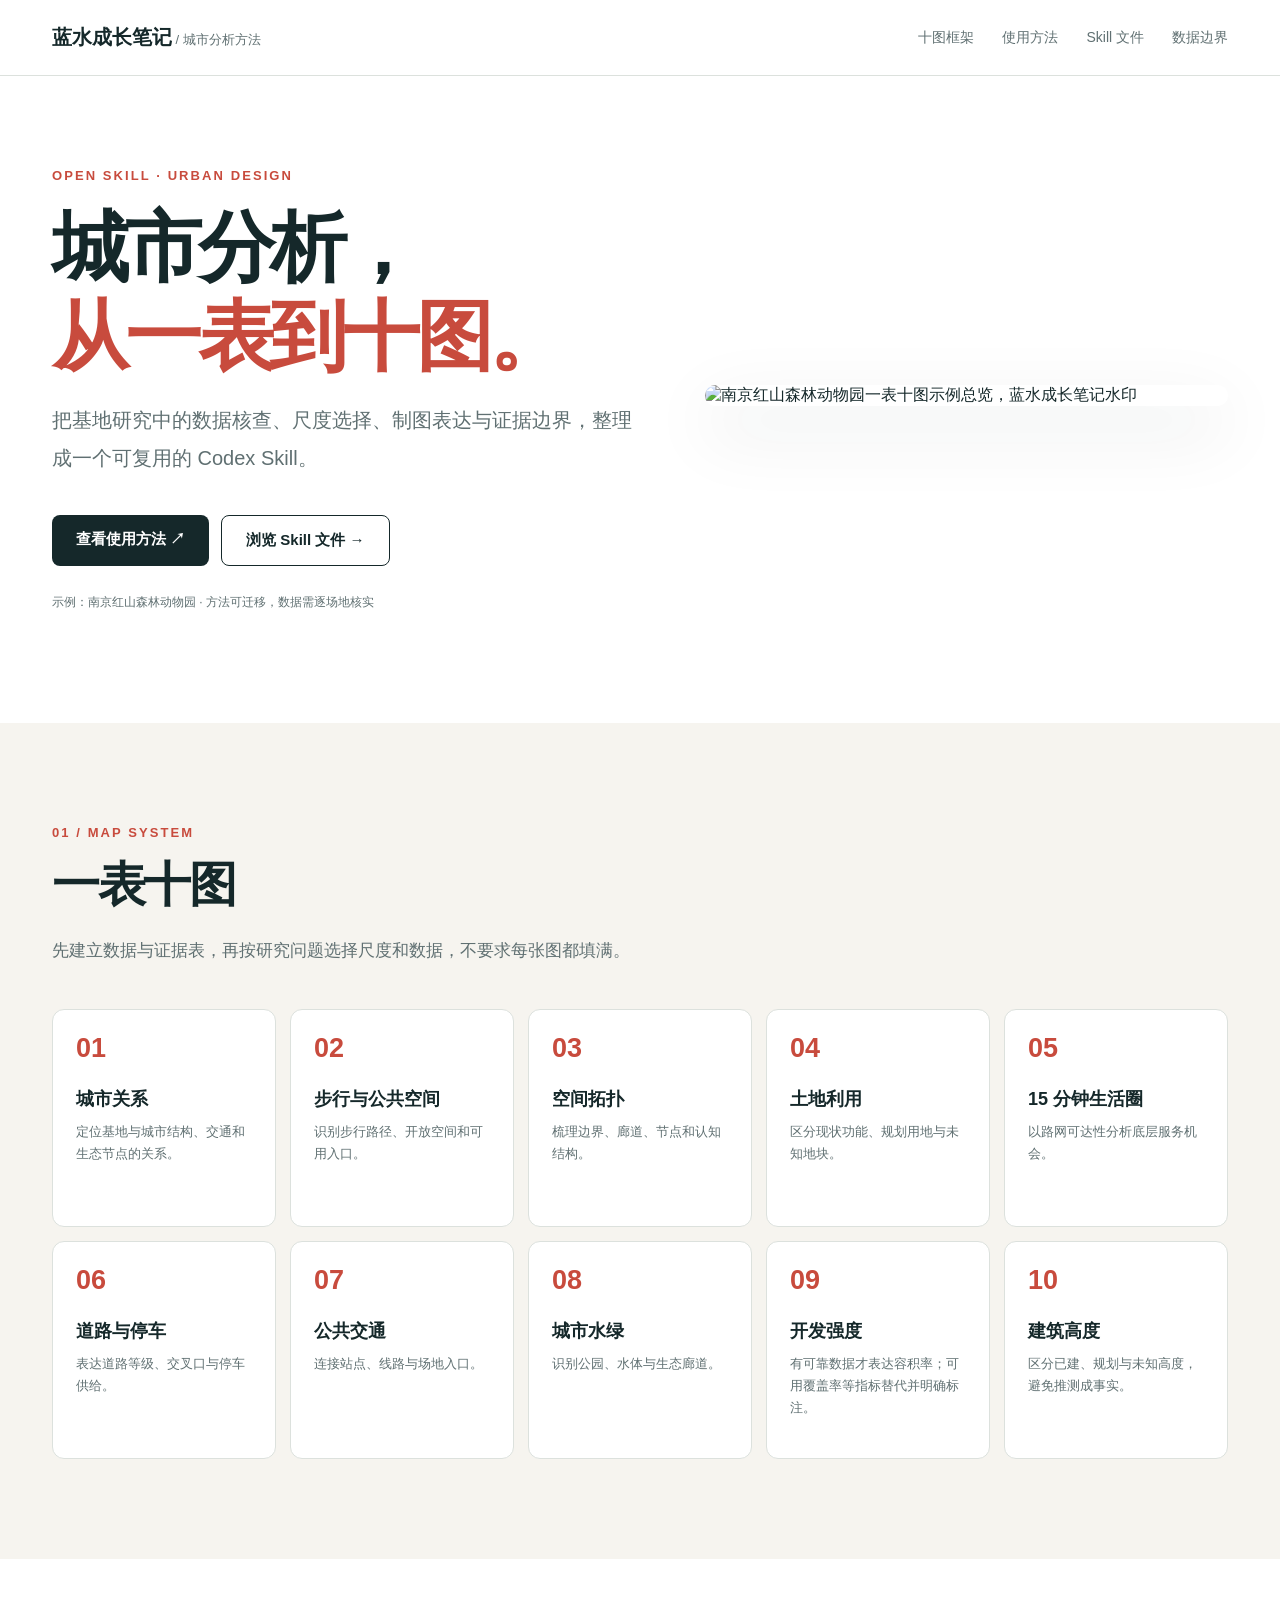
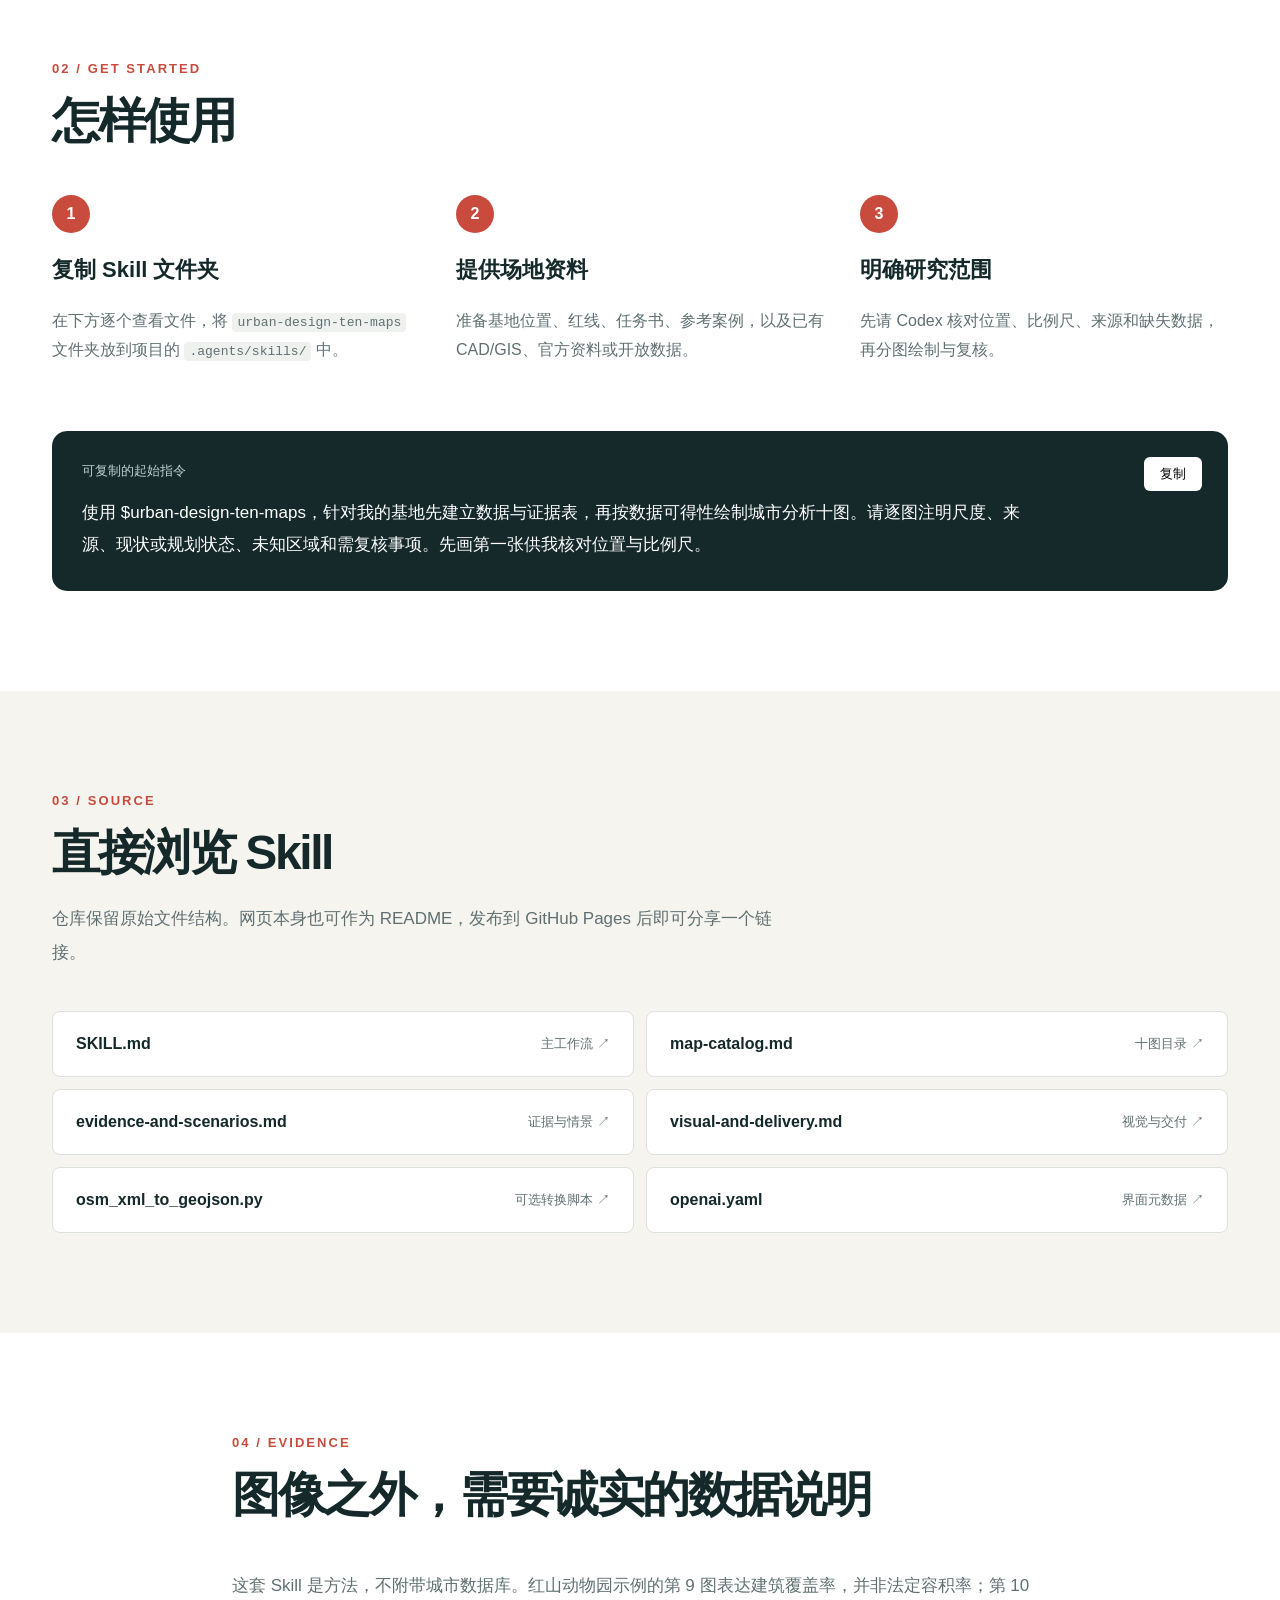
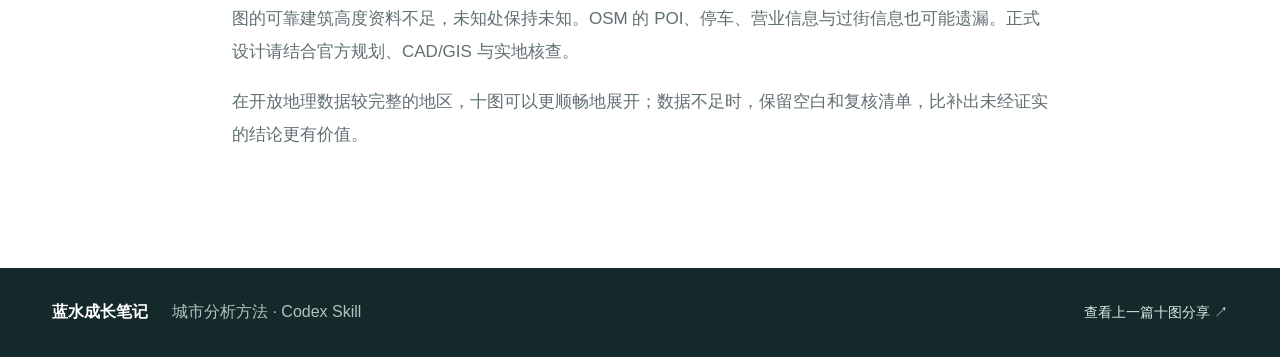
==== index.html @ 75b7fd72 "Add homepage and site styles" ====
<!doctype html>
<html lang="zh-CN">
<head>
<meta charset="utf-8">
<meta name="viewport" content="width=device-width, initial-scale=1">
<meta name="description" content="蓝水成长笔记：Codex 城市分析一表十图 Skill，含方法、示例、安装与数据边界。">
<title>城市分析十图 · 蓝水成长笔记</title>
<link rel="stylesheet" href="style.css">
</head>
<body>
<header class="topbar"><a class="brand" href="#top">蓝水成长笔记<span> / 城市分析方法</span></a><nav><a href="#maps">十图框架</a><a href="#use">使用方法</a><a href="#files">Skill 文件</a><a href="#limits">数据边界</a></nav></header>
<main id="top">
<section class="hero wrap">
<div class="hero-copy"><div class="eyebrow">OPEN SKILL · URBAN DESIGN</div><h1>城市分析，<br><em>从一表到十图。</em></h1><p class="lead">把基地研究中的数据核查、尺度选择、制图表达与证据边界，整理成一个可复用的 Codex Skill。</p><div class="actions"><a class="button primary" href="#use">查看使用方法 ↗</a><a class="button secondary" href="#files">浏览 Skill 文件 →</a></div><p class="tiny">示例：南京红山森林动物园 · 方法可迁移，数据需逐场地核实</p></div>
<div class="hero-art"><img src="assets/hongshan-ten-maps.jpg" alt="南京红山森林动物园一表十图示例总览，蓝水成长笔记水印"></div>
</section>
<section id="maps" class="section pale"><div class="wrap"><div class="section-head"><span>01 / MAP SYSTEM</span><h2>一表十图</h2><p>先建立数据与证据表，再按研究问题选择尺度和数据，不要求每张图都填满。</p></div><div class="grid">
<article><b>01</b><h3>城市关系</h3><p>定位基地与城市结构、交通和生态节点的关系。</p></article>
<article><b>02</b><h3>步行与公共空间</h3><p>识别步行路径、开放空间和可用入口。</p></article>
<article><b>03</b><h3>空间拓扑</h3><p>梳理边界、廊道、节点和认知结构。</p></article>
<article><b>04</b><h3>土地利用</h3><p>区分现状功能、规划用地与未知地块。</p></article>
<article><b>05</b><h3>15 分钟生活圈</h3><p>以路网可达性分析底层服务机会。</p></article>
<article><b>06</b><h3>道路与停车</h3><p>表达道路等级、交叉口与停车供给。</p></article>
<article><b>07</b><h3>公共交通</h3><p>连接站点、线路与场地入口。</p></article>
<article><b>08</b><h3>城市水绿</h3><p>识别公园、水体与生态廊道。</p></article>
<article><b>09</b><h3>开发强度</h3><p>有可靠数据才表达容积率；可用覆盖率等指标替代并明确标注。</p></article>
<article><b>10</b><h3>建筑高度</h3><p>区分已建、规划与未知高度，避免推测成事实。</p></article>
</div></div></section>
<section id="use" class="section"><div class="wrap"><div class="section-head"><span>02 / GET STARTED</span><h2>怎样使用</h2></div><div class="steps"><div><strong>1</strong><h3>复制 Skill 文件夹</h3><p>在下方逐个查看文件，将 <code>urban-design-ten-maps</code> 文件夹放到项目的 <code>.agents/skills/</code> 中。</p></div><div><strong>2</strong><h3>提供场地资料</h3><p>准备基地位置、红线、任务书、参考案例，以及已有 CAD/GIS、官方资料或开放数据。</p></div><div><strong>3</strong><h3>明确研究范围</h3><p>先请 Codex 核对位置、比例尺、来源和缺失数据，再分图绘制与复核。</p></div></div><div class="prompt"><span>可复制的起始指令</span><button id="copyPrompt" type="button">复制</button><p id="promptText">使用 $urban-design-ten-maps，针对我的基地先建立数据与证据表，再按数据可得性绘制城市分析十图。请逐图注明尺度、来源、现状或规划状态、未知区域和需复核事项。先画第一张供我核对位置与比例尺。</p></div></div></section>
<section id="files" class="section pale"><div class="wrap"><div class="section-head"><span>03 / SOURCE</span><h2>直接浏览 Skill</h2><p>仓库保留原始文件结构。网页本身也可作为 README，发布到 GitHub Pages 后即可分享一个链接。</p></div><div class="file-list"><a href="urban-design-ten-maps/SKILL.md">SKILL.md <span>主工作流 ↗</span></a><a href="urban-design-ten-maps/references/map-catalog.md">map-catalog.md <span>十图目录 ↗</span></a><a href="urban-design-ten-maps/references/evidence-and-scenarios.md">evidence-and-scenarios.md <span>证据与情景 ↗</span></a><a href="urban-design-ten-maps/references/visual-and-delivery.md">visual-and-delivery.md <span>视觉与交付 ↗</span></a><a href="urban-design-ten-maps/scripts/osm_xml_to_geojson.py">osm_xml_to_geojson.py <span>可选转换脚本 ↗</span></a><a href="urban-design-ten-maps/agents/openai.yaml">openai.yaml <span>界面元数据 ↗</span></a></div></div></section>
<section id="limits" class="section"><div class="wrap narrow"><div class="section-head"><span>04 / EVIDENCE</span><h2>图像之外，需要诚实的数据说明</h2></div><p>这套 Skill 是方法，不附带城市数据库。红山动物园示例的第 9 图表达建筑覆盖率，并非法定容积率；第 10 图的可靠建筑高度资料不足，未知处保持未知。OSM 的 POI、停车、营业信息与过街信息也可能遗漏。正式设计请结合官方规划、CAD/GIS 与实地核查。</p><p>在开放地理数据较完整的地区，十图可以更顺畅地展开；数据不足时，保留空白和复核清单，比补出未经证实的结论更有价值。</p></div></section>
</main>
<footer><div class="wrap"><b>蓝水成长笔记</b><span>城市分析方法 · Codex Skill</span><a href="https://www.xiaohongshu.com/discovery/item/6ad9953c000000002a03122c">查看上一篇十图分享 ↗</a></div></footer>
<script>document.getElementById('copyPrompt').addEventListener('click',async()=>{const t=document.getElementById('promptText').innerText;await navigator.clipboard.writeText(t);document.getElementById('copyPrompt').innerText='已复制';});</script>
</body></html>
---- style.css ----
:root{--ink:#15282a;--muted:#607072;--cream:#f6f4ef;--line:#dce1dd;--red:#c84b3d}*{box-sizing:border-box}html{scroll-behavior:smooth}body{margin:0;color:var(--ink);background:#fff;font-family:"Microsoft YaHei","Noto Sans SC",sans-serif}a{color:inherit;text-decoration:none}.wrap{max-width:1240px;margin:auto;padding:0 32px}.topbar{height:76px;display:flex;align-items:center;justify-content:space-between;padding:0 max(32px,calc((100vw - 1176px)/2));border-bottom:1px solid var(--line);background:#fff}.brand{font-weight:800;font-size:20px}.brand span{font-size:13px;color:var(--muted);font-weight:400}nav{display:flex;gap:28px;font-size:14px;color:var(--muted)}nav a:hover{color:var(--red)}.hero{display:grid;grid-template-columns:1fr .9fr;gap:72px;align-items:center;padding-top:92px;padding-bottom:100px}.eyebrow,.section-head span{color:var(--red);font-size:13px;font-weight:800;letter-spacing:.16em}.hero h1{font-size:clamp(54px,6vw,88px);line-height:1.16;letter-spacing:-.055em;margin:20px 0}.hero h1 em{font-style:normal;color:var(--red)}.lead{font-size:20px;line-height:1.9;color:var(--muted);max-width:620px}.actions{display:flex;gap:12px;margin-top:38px}.button{padding:15px 24px;border-radius:8px;font-size:15px;font-weight:700}.primary{background:var(--ink);color:#fff}.secondary{border:1px solid var(--ink)}.tiny{font-size:12px;color:var(--muted);margin-top:28px}.hero-art{border-radius:18px;overflow:hidden;box-shadow:0 24px 70px #122b2b1f;max-height:630px}.hero-art img{display:block;width:100%;height:100%;object-fit:cover;object-position:top}.section{padding:100px 0}.pale{background:var(--cream)}.section-head{max-width:740px;margin-bottom:42px}.section-head h2{font-size:48px;letter-spacing:-.05em;margin:12px 0}.section-head p,.narrow>p{color:var(--muted);font-size:17px;line-height:1.95}.grid{display:grid;grid-template-columns:repeat(5,1fr);gap:14px}.grid article{background:#fff;border:1px solid var(--line);border-radius:12px;padding:23px;min-height:218px}.grid b{font-size:27px;color:var(--red)}.grid h3{font-size:18px;margin:23px 0 10px}.grid p{color:var(--muted);font-size:13px;line-height:1.7;margin:0}.steps{display:grid;grid-template-columns:repeat(3,1fr);gap:36px}.steps strong{display:inline-grid;place-items:center;background:var(--red);color:white;width:38px;height:38px;border-radius:50%}.steps h3{font-size:22px}.steps p{color:var(--muted);line-height:1.8}code{background:#eef1ee;padding:2px 5px;border-radius:4px}.prompt{position:relative;background:var(--ink);color:#fff;border-radius:15px;padding:30px;margin-top:50px}.prompt span{color:#bdd2cf;font-size:13px}.prompt p{font-size:17px;line-height:1.9;margin-bottom:0;max-width:960px}.prompt button{position:absolute;right:26px;top:26px;padding:8px 16px;background:white;border:0;border-radius:6px;cursor:pointer}.file-list{display:grid;grid-template-columns:repeat(2,1fr);gap:12px}.file-list a{background:#fff;border:1px solid var(--line);padding:23px;border-radius:8px;font-weight:700;display:flex;justify-content:space-between;gap:12px}.file-list a:hover{border-color:var(--red)}.file-list span{font-weight:400;color:var(--muted);font-size:13px}.narrow{max-width:880px}footer{background:var(--ink);color:#fff;padding:34px 0}footer .wrap{display:flex;gap:24px;align-items:center}footer span{color:#b0c3c1}footer a{margin-left:auto;color:#d8e9e5;font-size:14px}@media(max-width:900px){.grid{grid-template-columns:repeat(2,1fr)}.hero{grid-template-columns:1fr}.hero-art{max-width:600px}.steps{grid-template-columns:1fr}.file-list{grid-template-columns:1fr}}@media(max-width:600px){.wrap{padding:0 20px}.topbar{padding:0 20px;height:65px}.brand span,nav{display:none}.hero{padding-top:54px;padding-bottom:70px;gap:35px}.hero h1{font-size:52px}.lead{font-size:17px}.actions{flex-wrap:wrap}.section{padding:70px 0}.section-head h2{font-size:36px}.grid{gap:9px}.grid article{padding:16px;min-height:205px}.grid h3{font-size:16px}.grid p{font-size:12px}footer .wrap{flex-wrap:wrap}footer a{margin-left:0}}
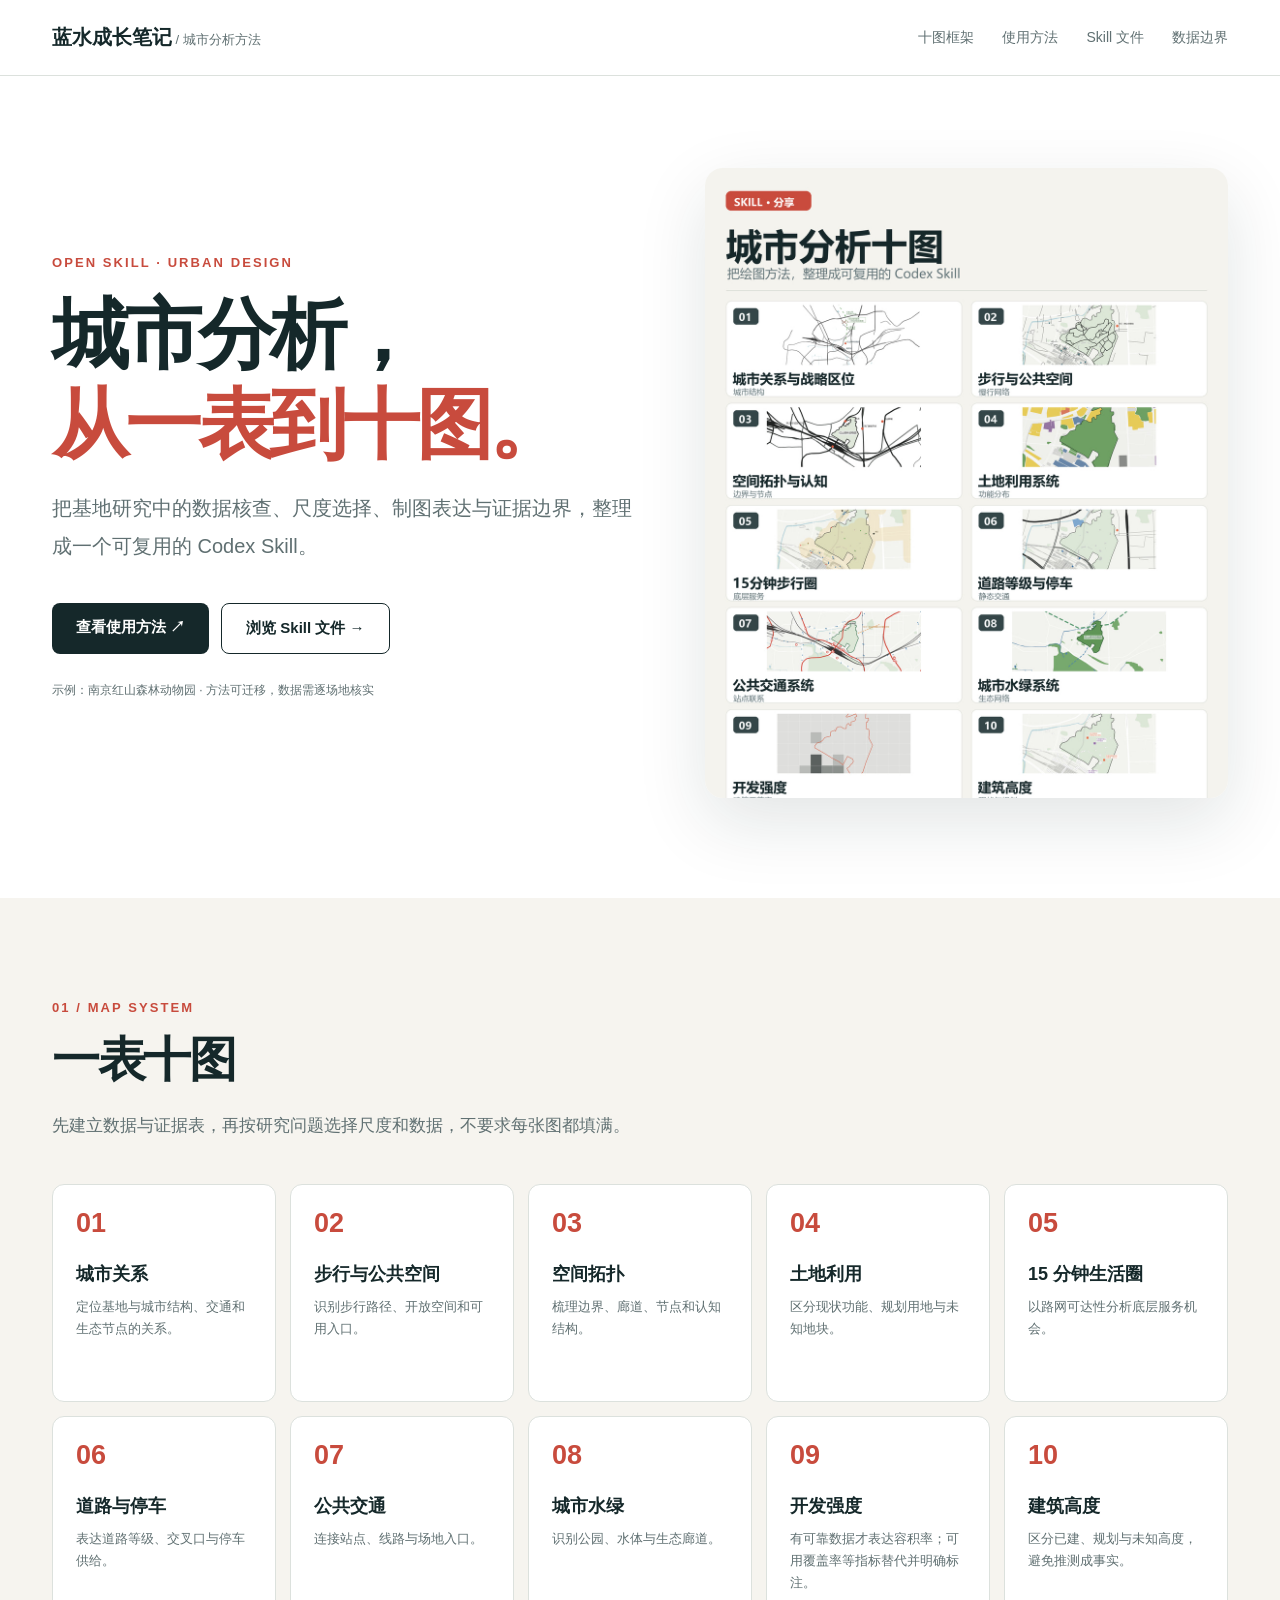
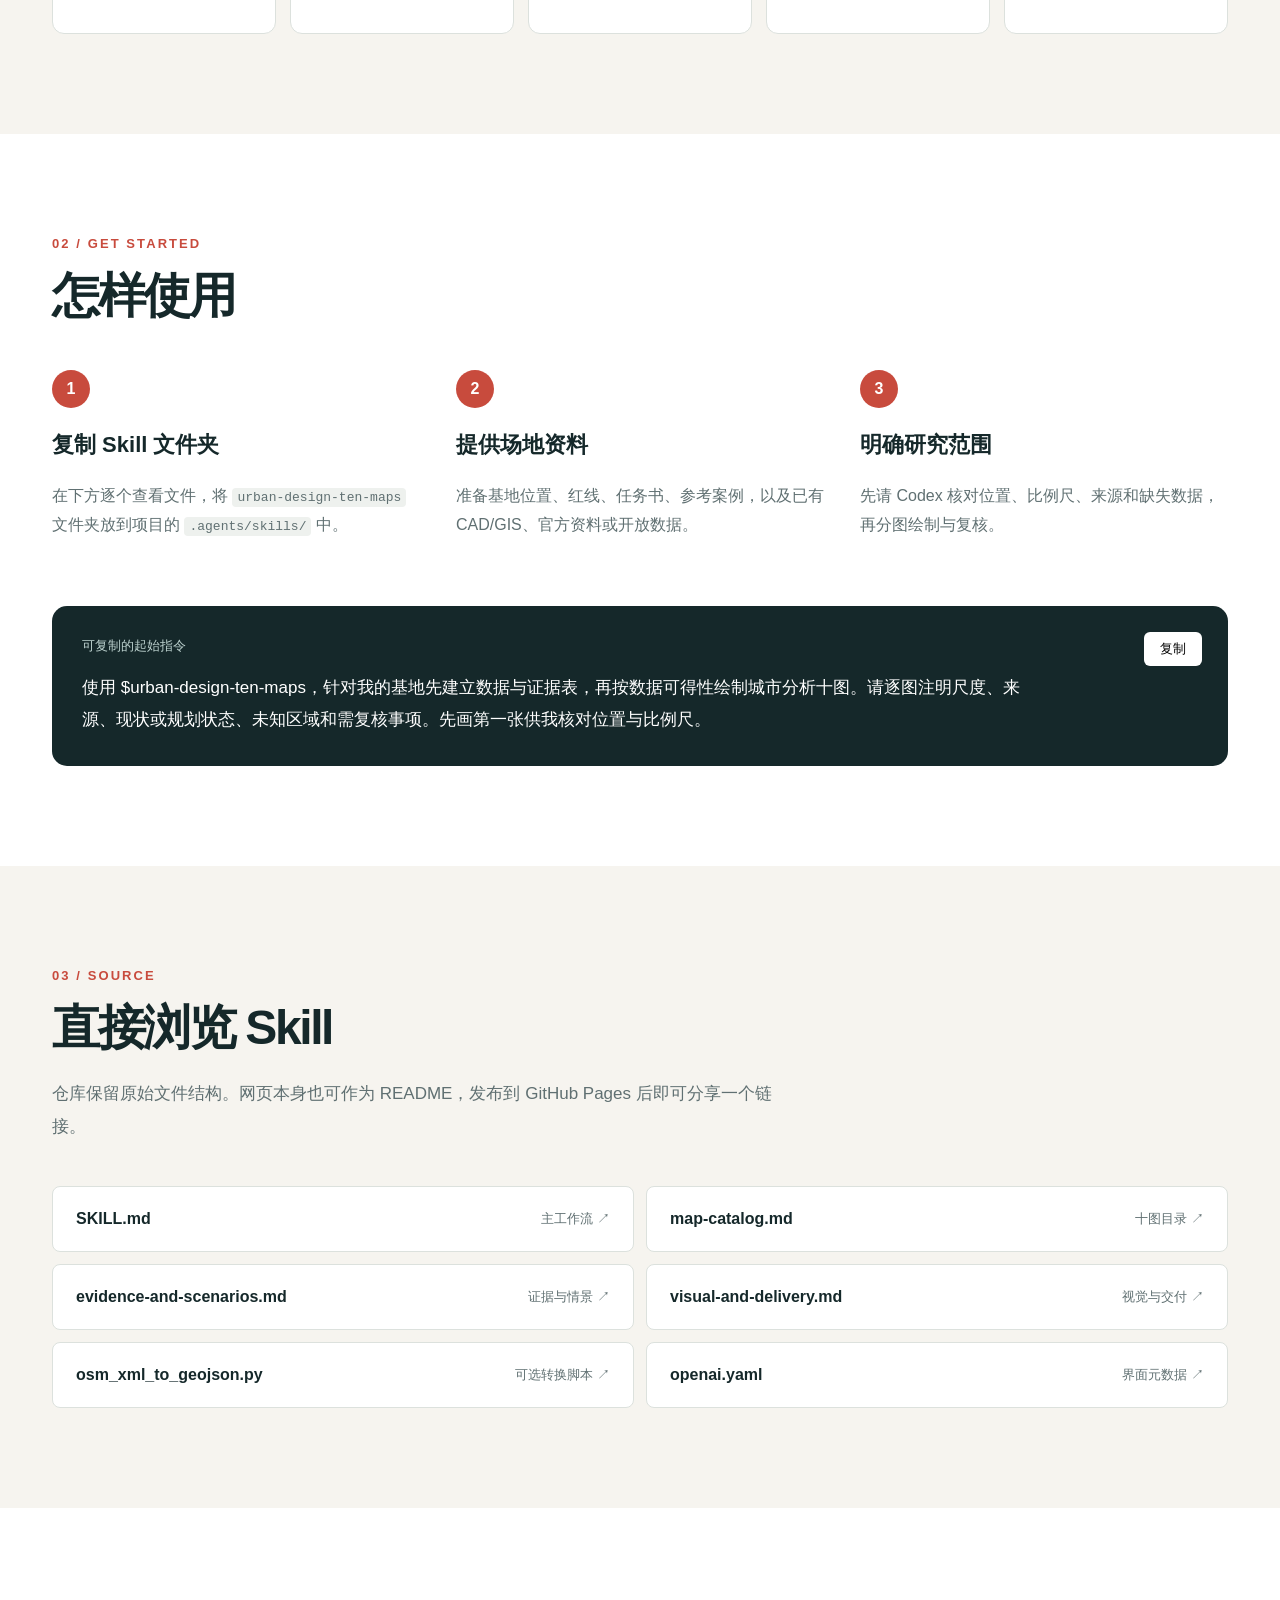
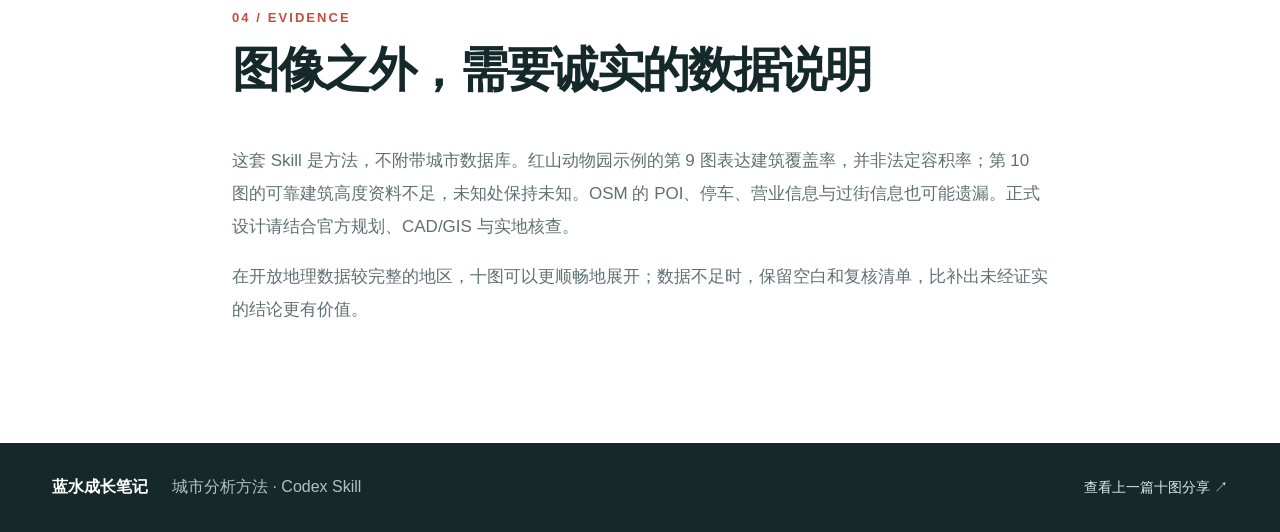
==== commit d56e62ab: "Update index.html" ====
--- a/index.html
+++ b/index.html
@@ -1,35 +1,35 @@
-<!doctype html>
-<html lang="zh-CN">
-<head>
-<meta charset="utf-8">
-<meta name="viewport" content="width=device-width, initial-scale=1">
-<meta name="description" content="蓝水成长笔记：Codex 城市分析一表十图 Skill，含方法、示例、安装与数据边界。">
-<title>城市分析十图 · 蓝水成长笔记</title>
-<link rel="stylesheet" href="style.css">
-</head>
-<body>
-<header class="topbar"><a class="brand" href="#top">蓝水成长笔记<span> / 城市分析方法</span></a><nav><a href="#maps">十图框架</a><a href="#use">使用方法</a><a href="#files">Skill 文件</a><a href="#limits">数据边界</a></nav></header>
-<main id="top">
-<section class="hero wrap">
-<div class="hero-copy"><div class="eyebrow">OPEN SKILL · URBAN DESIGN</div><h1>城市分析，<br><em>从一表到十图。</em></h1><p class="lead">把基地研究中的数据核查、尺度选择、制图表达与证据边界，整理成一个可复用的 Codex Skill。</p><div class="actions"><a class="button primary" href="#use">查看使用方法 ↗</a><a class="button secondary" href="#files">浏览 Skill 文件 →</a></div><p class="tiny">示例：南京红山森林动物园 · 方法可迁移，数据需逐场地核实</p></div>
-<div class="hero-art"><img src="assets/hongshan-ten-maps.jpg" alt="南京红山森林动物园一表十图示例总览，蓝水成长笔记水印"></div>
-</section>
-<section id="maps" class="section pale"><div class="wrap"><div class="section-head"><span>01 / MAP SYSTEM</span><h2>一表十图</h2><p>先建立数据与证据表，再按研究问题选择尺度和数据，不要求每张图都填满。</p></div><div class="grid">
-<article><b>01</b><h3>城市关系</h3><p>定位基地与城市结构、交通和生态节点的关系。</p></article>
-<article><b>02</b><h3>步行与公共空间</h3><p>识别步行路径、开放空间和可用入口。</p></article>
-<article><b>03</b><h3>空间拓扑</h3><p>梳理边界、廊道、节点和认知结构。</p></article>
-<article><b>04</b><h3>土地利用</h3><p>区分现状功能、规划用地与未知地块。</p></article>
-<article><b>05</b><h3>15 分钟生活圈</h3><p>以路网可达性分析底层服务机会。</p></article>
-<article><b>06</b><h3>道路与停车</h3><p>表达道路等级、交叉口与停车供给。</p></article>
-<article><b>07</b><h3>公共交通</h3><p>连接站点、线路与场地入口。</p></article>
-<article><b>08</b><h3>城市水绿</h3><p>识别公园、水体与生态廊道。</p></article>
-<article><b>09</b><h3>开发强度</h3><p>有可靠数据才表达容积率；可用覆盖率等指标替代并明确标注。</p></article>
-<article><b>10</b><h3>建筑高度</h3><p>区分已建、规划与未知高度，避免推测成事实。</p></article>
-</div></div></section>
-<section id="use" class="section"><div class="wrap"><div class="section-head"><span>02 / GET STARTED</span><h2>怎样使用</h2></div><div class="steps"><div><strong>1</strong><h3>复制 Skill 文件夹</h3><p>在下方逐个查看文件，将 <code>urban-design-ten-maps</code> 文件夹放到项目的 <code>.agents/skills/</code> 中。</p></div><div><strong>2</strong><h3>提供场地资料</h3><p>准备基地位置、红线、任务书、参考案例，以及已有 CAD/GIS、官方资料或开放数据。</p></div><div><strong>3</strong><h3>明确研究范围</h3><p>先请 Codex 核对位置、比例尺、来源和缺失数据，再分图绘制与复核。</p></div></div><div class="prompt"><span>可复制的起始指令</span><button id="copyPrompt" type="button">复制</button><p id="promptText">使用 $urban-design-ten-maps，针对我的基地先建立数据与证据表，再按数据可得性绘制城市分析十图。请逐图注明尺度、来源、现状或规划状态、未知区域和需复核事项。先画第一张供我核对位置与比例尺。</p></div></div></section>
-<section id="files" class="section pale"><div class="wrap"><div class="section-head"><span>03 / SOURCE</span><h2>直接浏览 Skill</h2><p>仓库保留原始文件结构。网页本身也可作为 README，发布到 GitHub Pages 后即可分享一个链接。</p></div><div class="file-list"><a href="urban-design-ten-maps/SKILL.md">SKILL.md <span>主工作流 ↗</span></a><a href="urban-design-ten-maps/references/map-catalog.md">map-catalog.md <span>十图目录 ↗</span></a><a href="urban-design-ten-maps/references/evidence-and-scenarios.md">evidence-and-scenarios.md <span>证据与情景 ↗</span></a><a href="urban-design-ten-maps/references/visual-and-delivery.md">visual-and-delivery.md <span>视觉与交付 ↗</span></a><a href="urban-design-ten-maps/scripts/osm_xml_to_geojson.py">osm_xml_to_geojson.py <span>可选转换脚本 ↗</span></a><a href="urban-design-ten-maps/agents/openai.yaml">openai.yaml <span>界面元数据 ↗</span></a></div></div></section>
-<section id="limits" class="section"><div class="wrap narrow"><div class="section-head"><span>04 / EVIDENCE</span><h2>图像之外，需要诚实的数据说明</h2></div><p>这套 Skill 是方法，不附带城市数据库。红山动物园示例的第 9 图表达建筑覆盖率，并非法定容积率；第 10 图的可靠建筑高度资料不足，未知处保持未知。OSM 的 POI、停车、营业信息与过街信息也可能遗漏。正式设计请结合官方规划、CAD/GIS 与实地核查。</p><p>在开放地理数据较完整的地区，十图可以更顺畅地展开；数据不足时，保留空白和复核清单，比补出未经证实的结论更有价值。</p></div></section>
-</main>
-<footer><div class="wrap"><b>蓝水成长笔记</b><span>城市分析方法 · Codex Skill</span><a href="https://www.xiaohongshu.com/discovery/item/6ad9953c000000002a03122c">查看上一篇十图分享 ↗</a></div></footer>
-<script>document.getElementById('copyPrompt').addEventListener('click',async()=>{const t=document.getElementById('promptText').innerText;await navigator.clipboard.writeText(t);document.getElementById('copyPrompt').innerText='已复制';});</script>
+<!doctype html>
+<html lang="zh-CN">
+<head>
+<meta charset="utf-8">
+<meta name="viewport" content="width=device-width, initial-scale=1">
+<meta name="description" content="蓝水成长笔记：Codex 城市分析一表十图 Skill，含方法、示例、安装与数据边界。">
+<title>城市分析十图 · 蓝水成长笔记</title>
+<link rel="stylesheet" href="style.css">
+</head>
+<body>
+<header class="topbar"><a class="brand" href="#top">蓝水成长笔记<span> / 城市分析方法</span></a><nav><a href="#maps">十图框架</a><a href="#use">使用方法</a><a href="#files">Skill 文件</a><a href="#limits">数据边界</a></nav></header>
+<main id="top">
+<section class="hero wrap">
+<div class="hero-copy"><div class="eyebrow">OPEN SKILL · URBAN DESIGN</div><h1>城市分析，<br><em>从一表到十图。</em></h1><p class="lead">把基地研究中的数据核查、尺度选择、制图表达与证据边界，整理成一个可复用的 Codex Skill。</p><div class="actions"><a class="button primary" href="#use">查看使用方法 ↗</a><a class="button secondary" href="#files">浏览 Skill 文件 →</a></div><p class="tiny">示例：南京红山森林动物园 · 方法可迁移，数据需逐场地核实</p></div>
+<div class="hero-art"><img src="assets/hongshan-ten-maps.jpg" alt="南京红山森林动物园一表十图示例总览，蓝水成长笔记水印"></div>
+</section>
+<section id="maps" class="section pale"><div class="wrap"><div class="section-head"><span>01 / MAP SYSTEM</span><h2>一表十图</h2><p>先建立数据与证据表，再按研究问题选择尺度和数据，不要求每张图都填满。</p></div><div class="grid">
+<article><b>01</b><h3>城市关系</h3><p>定位基地与城市结构、交通和生态节点的关系。</p></article>
+<article><b>02</b><h3>步行与公共空间</h3><p>识别步行路径、开放空间和可用入口。</p></article>
+<article><b>03</b><h3>空间拓扑</h3><p>梳理边界、廊道、节点和认知结构。</p></article>
+<article><b>04</b><h3>土地利用</h3><p>区分现状功能、规划用地与未知地块。</p></article>
+<article><b>05</b><h3>15 分钟生活圈</h3><p>以路网可达性分析底层服务机会。</p></article>
+<article><b>06</b><h3>道路与停车</h3><p>表达道路等级、交叉口与停车供给。</p></article>
+<article><b>07</b><h3>公共交通</h3><p>连接站点、线路与场地入口。</p></article>
+<article><b>08</b><h3>城市水绿</h3><p>识别公园、水体与生态廊道。</p></article>
+<article><b>09</b><h3>开发强度</h3><p>有可靠数据才表达容积率；可用覆盖率等指标替代并明确标注。</p></article>
+<article><b>10</b><h3>建筑高度</h3><p>区分已建、规划与未知高度，避免推测成事实。</p></article>
+</div></div></section>
+<section id="use" class="section"><div class="wrap"><div class="section-head"><span>02 / GET STARTED</span><h2>怎样使用</h2></div><div class="steps"><div><strong>1</strong><h3>复制 Skill 文件夹</h3><p>在下方逐个查看文件，将 <code>urban-design-ten-maps</code> 文件夹放到项目的 <code>.agents/skills/</code> 中。</p></div><div><strong>2</strong><h3>提供场地资料</h3><p>准备基地位置、红线、任务书、参考案例，以及已有 CAD/GIS、官方资料或开放数据。</p></div><div><strong>3</strong><h3>明确研究范围</h3><p>先请 Codex 核对位置、比例尺、来源和缺失数据，再分图绘制与复核。</p></div></div><div class="prompt"><span>可复制的起始指令</span><button id="copyPrompt" type="button">复制</button><p id="promptText">使用 $urban-design-ten-maps，针对我的基地先建立数据与证据表，再按数据可得性绘制城市分析十图。请逐图注明尺度、来源、现状或规划状态、未知区域和需复核事项。先画第一张供我核对位置与比例尺。</p></div></div></section>
+<section id="files" class="section pale"><div class="wrap"><div class="section-head"><span>03 / SOURCE</span><h2>直接浏览 Skill</h2><p>仓库保留原始文件结构。网页本身也可作为 README，发布到 GitHub Pages 后即可分享一个链接。</p></div><div class="file-list"><a href="https://github.com/yaoziwen222-ai/yaoziwen222-ai.github.io/blob/main/urban-design-ten-maps/SKILL.md">SKILL.md <span>主工作流 ↗</span></a><a href="https://github.com/yaoziwen222-ai/yaoziwen222-ai.github.io/blob/main/urban-design-ten-maps/references/map-catalog.md">map-catalog.md <span>十图目录 ↗</span></a><a href="https://github.com/yaoziwen222-ai/yaoziwen222-ai.github.io/blob/main/urban-design-ten-maps/references/evidence-and-scenarios.md">evidence-and-scenarios.md <span>证据与情景 ↗</span></a><a href="https://github.com/yaoziwen222-ai/yaoziwen222-ai.github.io/blob/main/urban-design-ten-maps/references/visual-and-delivery.md">visual-and-delivery.md <span>视觉与交付 ↗</span></a><a href="https://github.com/yaoziwen222-ai/yaoziwen222-ai.github.io/blob/main/urban-design-ten-maps/scripts/osm_xml_to_geojson.py">osm_xml_to_geojson.py <span>可选转换脚本 ↗</span></a><a href="https://github.com/yaoziwen222-ai/yaoziwen222-ai.github.io/blob/main/urban-design-ten-maps/agents/openai.yaml">openai.yaml <span>界面元数据 ↗</span></a></div></div></section>
+<section id="limits" class="section"><div class="wrap narrow"><div class="section-head"><span>04 / EVIDENCE</span><h2>图像之外，需要诚实的数据说明</h2></div><p>这套 Skill 是方法，不附带城市数据库。红山动物园示例的第 9 图表达建筑覆盖率，并非法定容积率；第 10 图的可靠建筑高度资料不足，未知处保持未知。OSM 的 POI、停车、营业信息与过街信息也可能遗漏。正式设计请结合官方规划、CAD/GIS 与实地核查。</p><p>在开放地理数据较完整的地区，十图可以更顺畅地展开；数据不足时，保留空白和复核清单，比补出未经证实的结论更有价值。</p></div></section>
+</main>
+<footer><div class="wrap"><b>蓝水成长笔记</b><span>城市分析方法 · Codex Skill</span><a href="https://www.xiaohongshu.com/discovery/item/6ad9953c000000002a03122c">查看上一篇十图分享 ↗</a></div></footer>
+<script>document.getElementById('copyPrompt').addEventListener('click',async()=>{const t=document.getElementById('promptText').innerText;await navigator.clipboard.writeText(t);document.getElementById('copyPrompt').innerText='已复制';});</script>
 </body></html>
